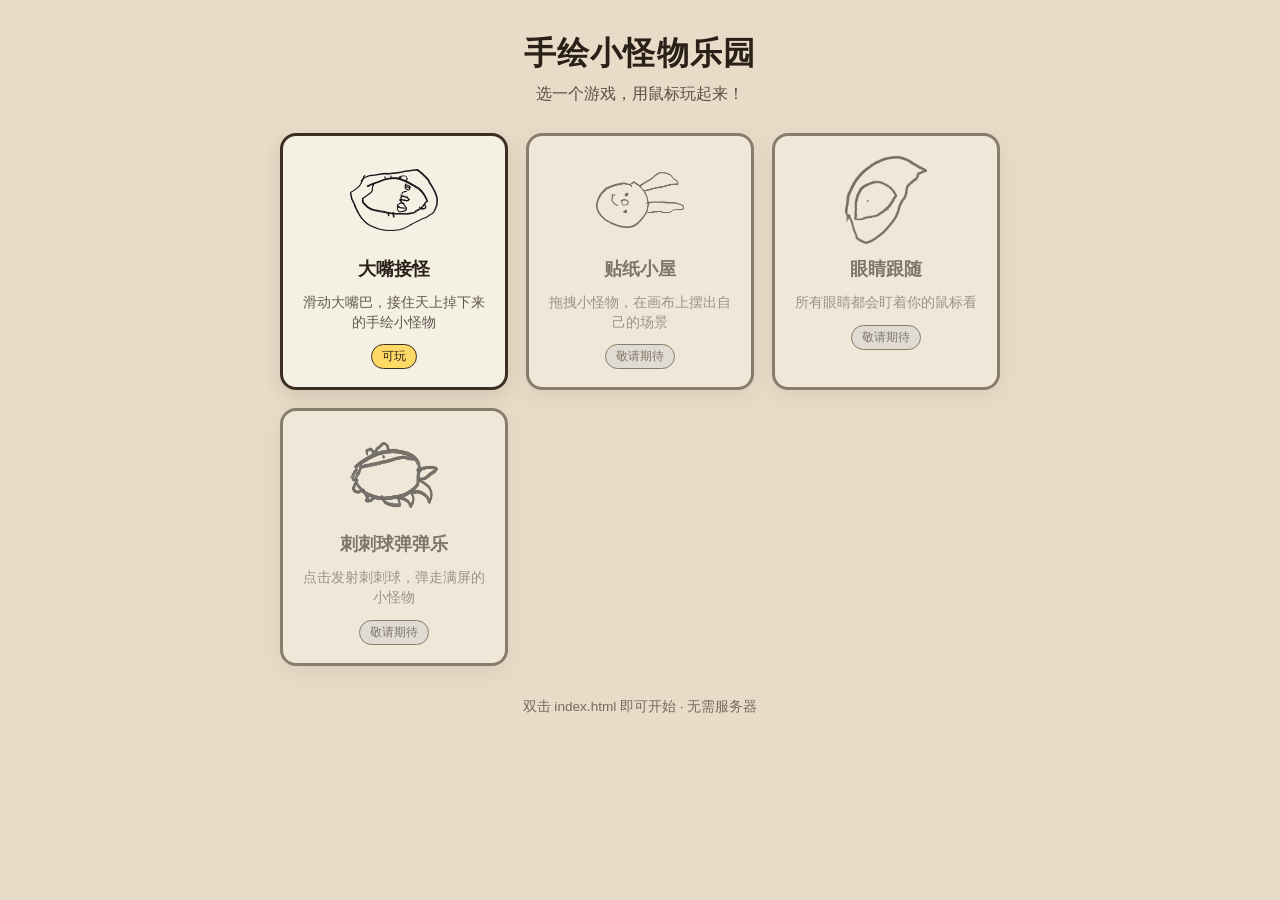
==== index.html @ 22ca10c9 "Initial commit: hand-drawn monster web games with Big Mouth Catch. Co-authored-by: Cursor <cursorage" ====
<!DOCTYPE html>
<html lang="zh-CN">
<head>
  <meta charset="UTF-8" />
  <meta name="viewport" content="width=device-width, initial-scale=1.0" />
  <title>手绘小怪物乐园</title>
  <link rel="stylesheet" href="css/common.css" />
  <link rel="stylesheet" href="css/menu.css" />
</head>
<body>
  <div class="menu-wrap">
    <header class="menu-header">
      <h1>手绘小怪物乐园</h1>
      <p>选一个游戏，用鼠标玩起来！</p>
    </header>

    <div class="game-grid">
      <a class="game-card" href="games/catch.html">
        <img src="assets/sprites/big_mouth.png" alt="" />
        <h2>大嘴接怪</h2>
        <p>滑动大嘴巴，接住天上掉下来的手绘小怪物</p>
        <span class="tag">可玩</span>
      </a>

      <div class="game-card disabled">
        <img src="assets/sprites/rabbit_head.png" alt="" />
        <h2>贴纸小屋</h2>
        <p>拖拽小怪物，在画布上摆出自己的场景</p>
        <span class="tag">敬请期待</span>
      </div>

      <div class="game-card disabled">
        <img src="assets/sprites/giant_eye.png" alt="" />
        <h2>眼睛跟随</h2>
        <p>所有眼睛都会盯着你的鼠标看</p>
        <span class="tag">敬请期待</span>
      </div>

      <div class="game-card disabled">
        <img src="assets/sprites/spiky_puff.png" alt="" />
        <h2>刺刺球弹弹乐</h2>
        <p>点击发射刺刺球，弹走满屏的小怪物</p>
        <span class="tag">敬请期待</span>
      </div>
    </div>

    <footer>
      <p>双击 index.html 即可开始 · 无需服务器</p>
    </footer>
  </div>
</body>
</html>
---- css/common.css ----
*,
*::before,
*::after {
  box-sizing: border-box;
}

body {
  margin: 0;
  min-height: 100vh;
  font-family: "Segoe UI", "PingFang SC", "Microsoft YaHei", sans-serif;
  background: #e8dcc8;
  color: #2a2018;
}

a {
  color: inherit;
}

footer {
  font-size: 0.85rem;
  opacity: 0.6;
  text-align: center;
}

.back-link {
  display: inline-flex;
  align-items: center;
  gap: 4px;
  margin-bottom: 12px;
  padding: 6px 14px;
  border: 2px solid #3d2e22;
  border-radius: 999px;
  background: #f5f0e4;
  text-decoration: none;
  font-size: 0.95rem;
  transition: background 0.12s, transform 0.12s;
}

.back-link:hover {
  background: #fff8ea;
  transform: translateX(-2px);
}
---- css/menu.css ----
body {
  display: flex;
  justify-content: center;
  align-items: flex-start;
  padding: 32px 16px 48px;
}

.menu-wrap {
  width: min(100%, 720px);
}

.menu-header {
  text-align: center;
  margin-bottom: 28px;
}

.menu-header h1 {
  margin: 0 0 8px;
  font-size: 2rem;
  letter-spacing: 0.04em;
}

.menu-header p {
  margin: 0;
  opacity: 0.75;
  font-size: 1rem;
}

.game-grid {
  display: grid;
  grid-template-columns: repeat(auto-fill, minmax(200px, 1fr));
  gap: 18px;
  margin-bottom: 32px;
}

.game-card {
  display: flex;
  flex-direction: column;
  align-items: center;
  gap: 12px;
  padding: 20px 16px 18px;
  border: 3px solid #3d2e22;
  border-radius: 16px;
  background: #f5f0e4;
  text-decoration: none;
  color: inherit;
  box-shadow: 0 6px 18px rgba(42, 32, 24, 0.12);
  transition: transform 0.15s, box-shadow 0.15s, background 0.15s;
}

.game-card:hover:not(.disabled) {
  transform: translateY(-4px);
  box-shadow: 0 10px 28px rgba(42, 32, 24, 0.18);
  background: #fff8ea;
}

.game-card.disabled {
  opacity: 0.55;
  cursor: not-allowed;
  pointer-events: none;
}

.game-card img {
  width: 88px;
  height: 88px;
  object-fit: contain;
}

.game-card h2 {
  margin: 0;
  font-size: 1.15rem;
}

.game-card p {
  margin: 0;
  font-size: 0.88rem;
  opacity: 0.72;
  text-align: center;
  line-height: 1.4;
}

.game-card .tag {
  font-size: 0.75rem;
  padding: 3px 10px;
  border-radius: 999px;
  background: #ffd966;
  border: 1px solid #3d2e22;
}

.game-card.disabled .tag {
  background: #ddd;
}
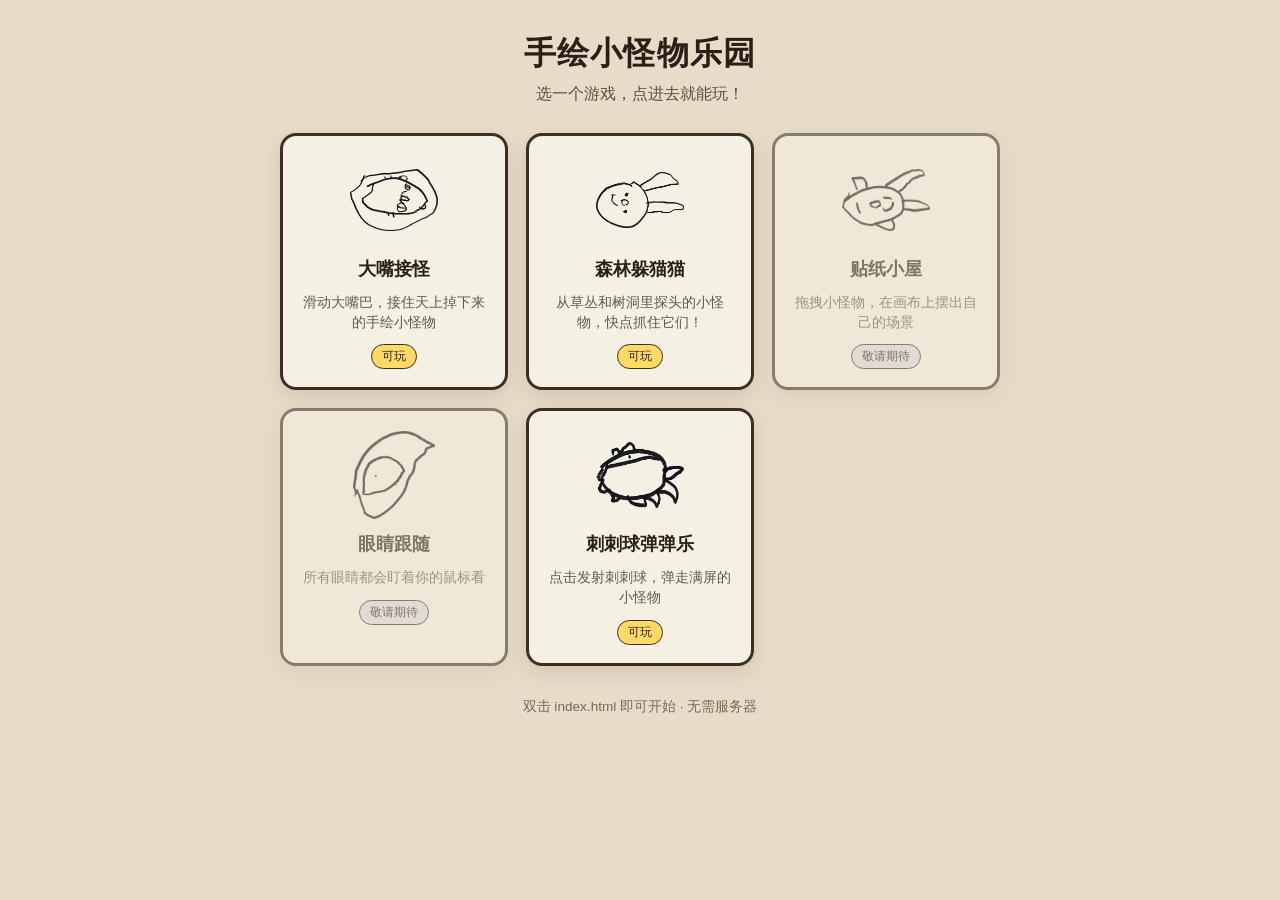
==== commit f75e5ae0: "feat: add forest whack-a-mole and spiky ball bounce games with new SFX Co-authored-by: Cursor <curso" ====
--- a/index.html
+++ b/index.html
@@ -11,7 +11,7 @@
   <div class="menu-wrap">
     <header class="menu-header">
       <h1>手绘小怪物乐园</h1>
-      <p>选一个游戏，用鼠标玩起来！</p>
+      <p>选一个游戏，点进去就能玩！</p>
     </header>
 
     <div class="game-grid">
@@ -22,8 +22,15 @@
         <span class="tag">可玩</span>
       </a>
 
+      <a class="game-card" href="games/whack.html">
+        <img src="assets/sprites/rabbit_head.png" alt="" />
+        <h2>森林躲猫猫</h2>
+        <p>从草丛和树洞里探头的小怪物，快点抓住它们！</p>
+        <span class="tag">可玩</span>
+      </a>
+
       <div class="game-card disabled">
-        <img src="assets/sprites/rabbit_head.png" alt="" />
+        <img src="assets/sprites/happy_fish.png" alt="" />
         <h2>贴纸小屋</h2>
         <p>拖拽小怪物，在画布上摆出自己的场景</p>
         <span class="tag">敬请期待</span>
@@ -36,12 +43,12 @@
         <span class="tag">敬请期待</span>
       </div>
 
-      <div class="game-card disabled">
+      <a class="game-card" href="games/bounce.html">
         <img src="assets/sprites/spiky_puff.png" alt="" />
         <h2>刺刺球弹弹乐</h2>
         <p>点击发射刺刺球，弹走满屏的小怪物</p>
-        <span class="tag">敬请期待</span>
-      </div>
+        <span class="tag">可玩</span>
+      </a>
     </div>
 
     <footer>
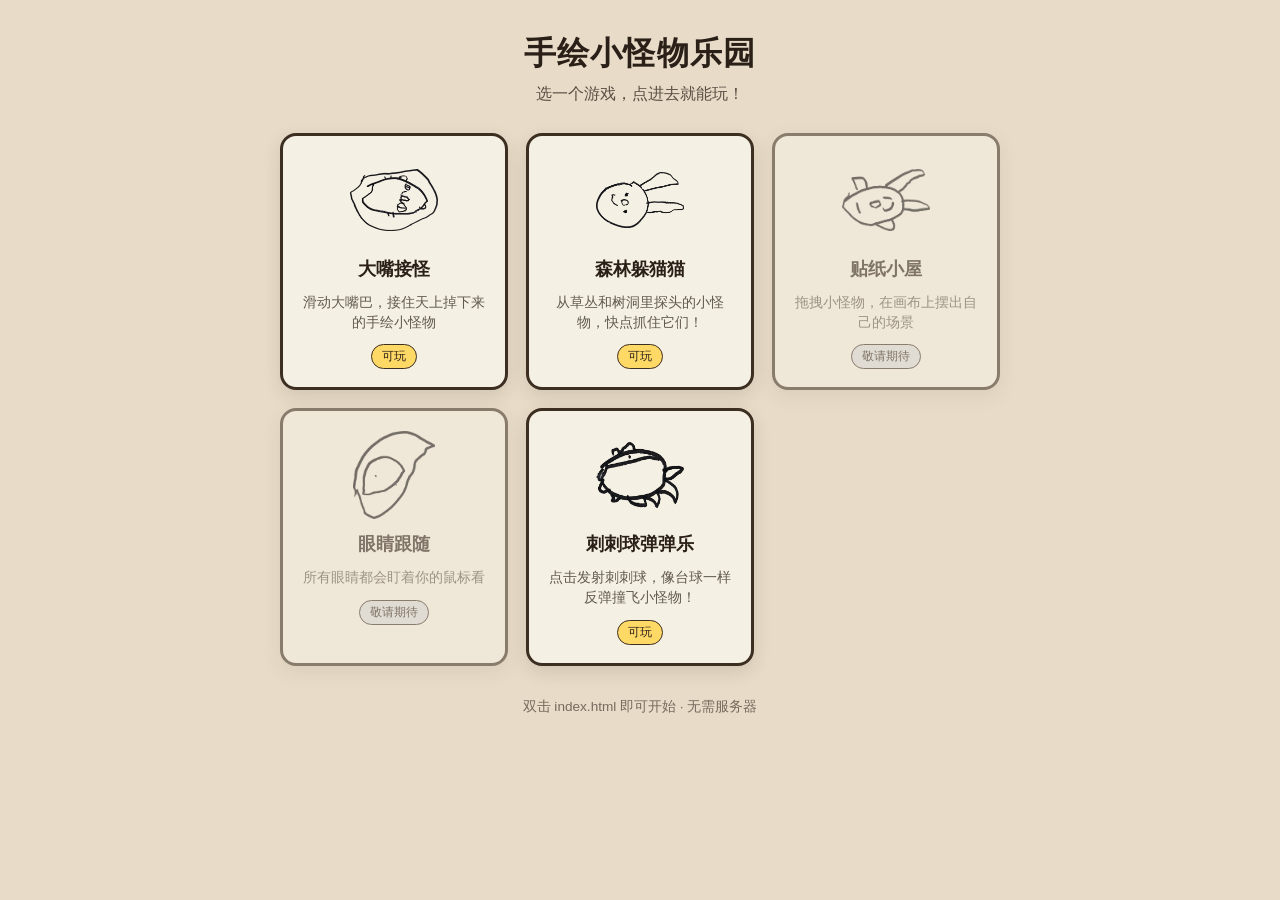
==== commit 2bc8db72: "refactor: super billiards mode for spiky ball bounce physics Co-authored-by: Cursor <cursoragent@cur" ====
--- a/index.html
+++ b/index.html
@@ -46,7 +46,7 @@
       <a class="game-card" href="games/bounce.html">
         <img src="assets/sprites/spiky_puff.png" alt="" />
         <h2>刺刺球弹弹乐</h2>
-        <p>点击发射刺刺球，弹走满屏的小怪物</p>
+        <p>点击发射刺刺球，像台球一样反弹撞飞小怪物！</p>
         <span class="tag">可玩</span>
       </a>
     </div>
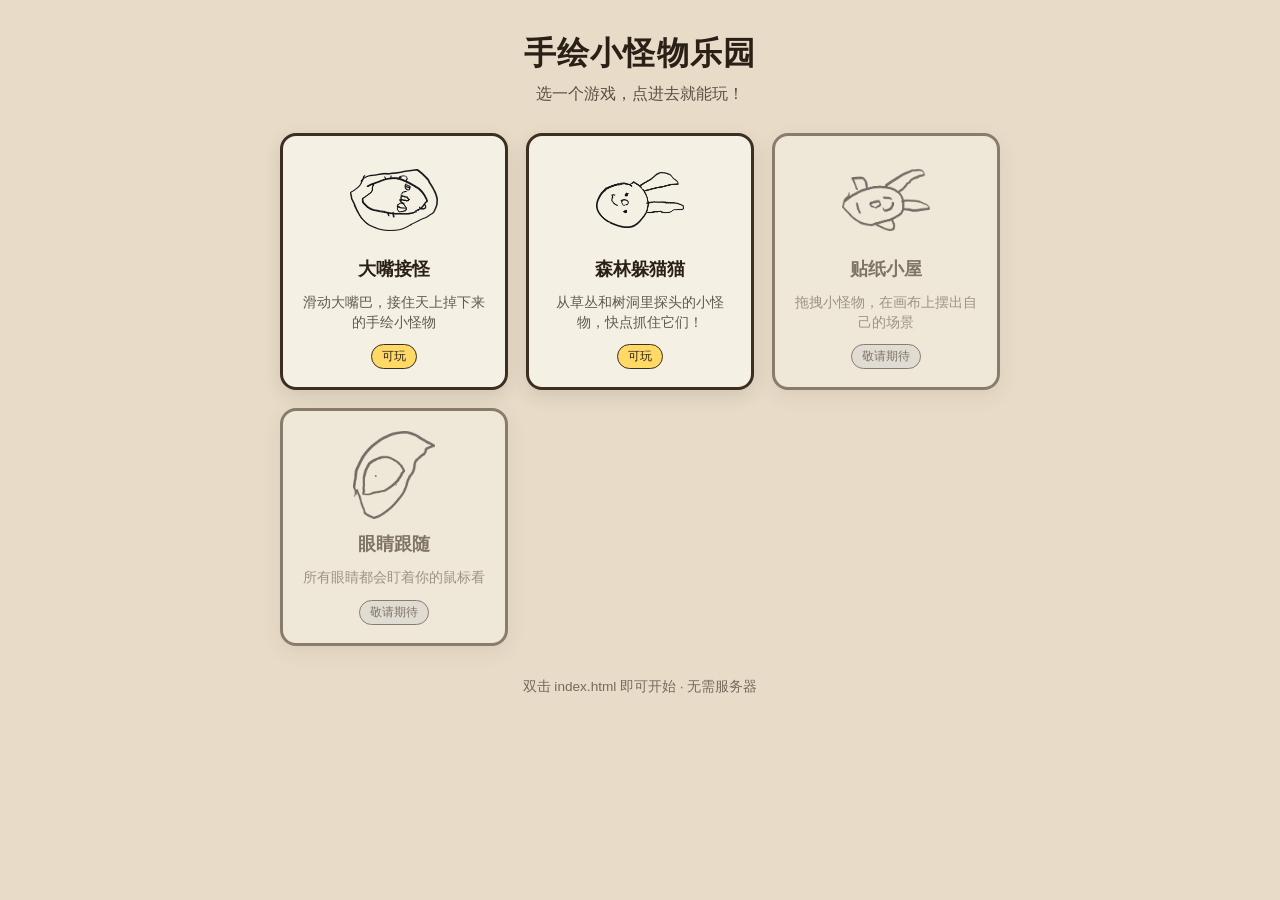
==== commit b9b27452: "remove: delete spiky ball bounce game Co-authored-by: Cursor <cursoragent@cursor.com>" ====
--- a/index.html
+++ b/index.html
@@ -42,13 +42,6 @@
         <p>所有眼睛都会盯着你的鼠标看</p>
         <span class="tag">敬请期待</span>
       </div>
-
-      <a class="game-card" href="games/bounce.html">
-        <img src="assets/sprites/spiky_puff.png" alt="" />
-        <h2>刺刺球弹弹乐</h2>
-        <p>点击发射刺刺球，像台球一样反弹撞飞小怪物！</p>
-        <span class="tag">可玩</span>
-      </a>
     </div>
 
     <footer>
